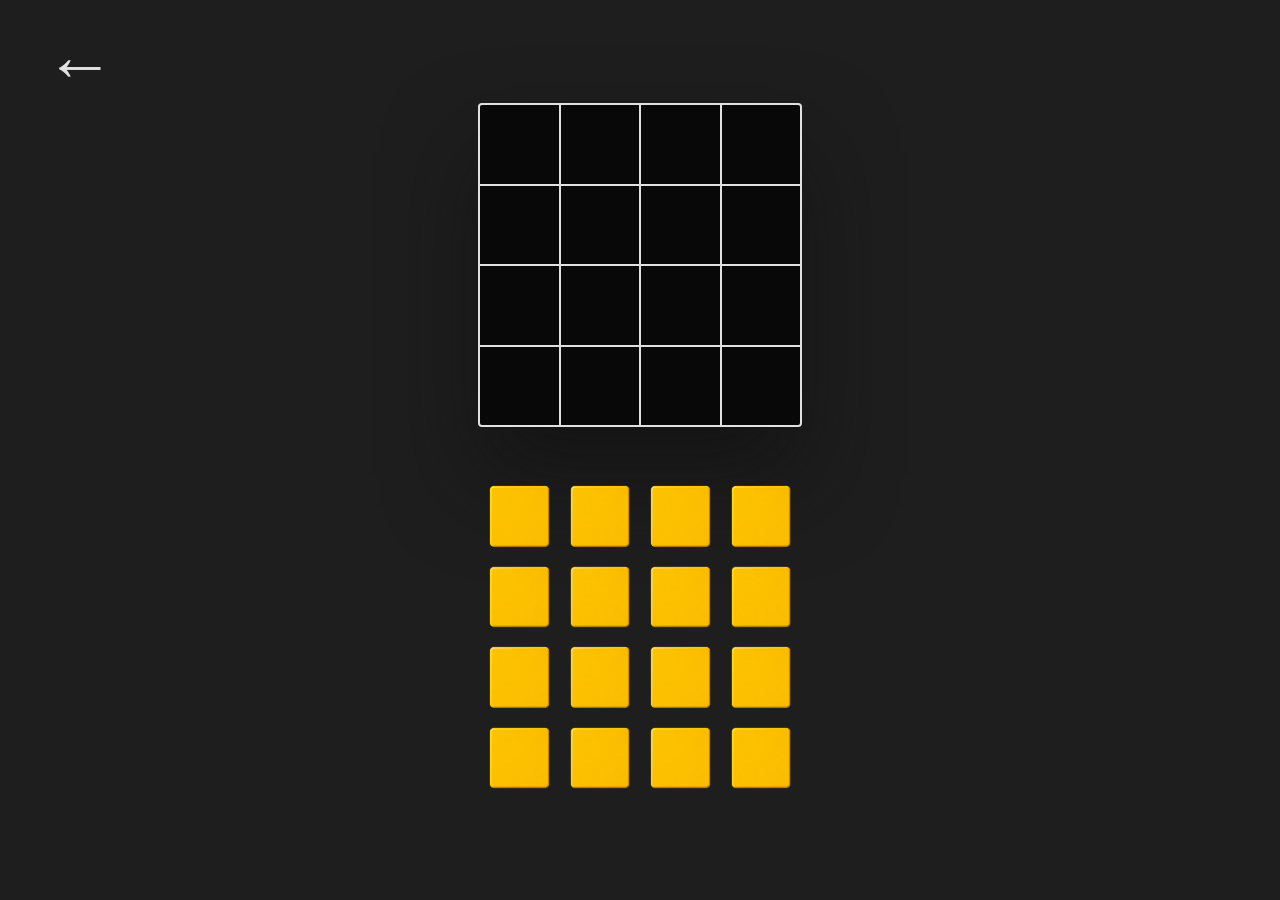
==== cuadriculaamarilla.html @ cbca9720 "Avance 3 15/06/26 Mini juegos" ====
<!DOCTYPE html>
<html lang="es">
<head>
    <meta charset="UTF-8">
    <meta name="viewport" content="width=device-width, initial-scale=1.0">
    <title>Cuadrícula 4x4</title>
    <link rel="stylesheet" href="style.css">
</head>
<body>

<a href="tablero.html" class="back-arrow">
      ←
</a>


    <div class="cuadricula-4x4">
        <div class="cuadro"></div>
        <div class="cuadro"></div>
        <div class="cuadro"></div>
        <div class="cuadro"></div>

        <div class="cuadro"></div>
        <div class="cuadro"></div>
        <div class="cuadro"></div>
        <div class="cuadro"></div>

        <div class="cuadro"></div>
        <div class="cuadro"></div>
        <div class="cuadro"></div>
        <div class="cuadro"></div>

        <div class="cuadro"></div>
        <div class="cuadro"></div>
        <div class="cuadro"></div>
        <div class="cuadro"></div>
    </div>



<div class="cuadroscuadricula">
    <img src="img/cuadro amarillo.png" class="Cuadrorojo1" alt="">
     <img src="img/cuadro amarillo.png" class="Cuadrorojo2" alt="">
      <img src="img/cuadro amarillo.png" class="Cuadrorojo3" alt="">
       <img src="img/cuadro amarillo.png" class="Cuadrorojo4" alt="">
        <img src="img/cuadro amarillo.png" class="Cuadrorojo5" alt="">
         <img src="img/cuadro amarillo.png" class="Cuadrorojo6" alt="">
          <img src="img/cuadro amarillo.png" class="Cuadrorojo7" alt="">
           <img src="img/cuadro amarillo.png" class="Cuadrorojo8" alt="">
           <img src="img/cuadro amarillo.png" class="Cuadrorojo9" alt="">
           <img src="img/cuadro amarillo.png" class="Cuadrorojo10" alt="">
           <img src="img/cuadro amarillo.png" class="Cuadrorojo11" alt="">
           <img src="img/cuadro amarillo.png" class="Cuadrorojo12" alt="">
           <img src="img/cuadro amarillo.png" class="Cuadrorojo13" alt="">
           <img src="img/cuadro amarillo.png" class="Cuadrorojo14" alt="">
           <img src="img/cuadro amarillo.png" class="Cuadrorojo15" alt="">
           <img src="img/cuadro amarillo.png" class="Cuadrorojo16" alt="">
        </div>


<script src="script.js"></script>
</body>
</html>
---- style.css ----
/* ==========================================================================
   1. CONFIGURACIONES GENERALES Y FUENTES
   ========================================================================== */
@font-face {
    font-family: "Louis George Cafe";
    src: url("../fonts/LouisGeorgeCafe.ttf");
}

html {
    scroll-behavior: smooth;
}

body {
    margin: 0;
    min-height: 100vh;      
    display: flex;
    flex-direction: column;  
    text-align: center; 
    background: #1e1e1e;
   overflow-x: clip;
}


h2 {
    font-family: inlanders;
    font-size: 60px;
    color: white;
    margin-top: 80px; 
    letter-spacing: 4px;
}

/* ==========================================================================
   2. TEXTOS Y ANIMACIONES DE PÁRRAFO
   ========================================================================== */
/* ==========================================================================
   PÁRRAFOS CON REVEAL EN SCROLL
   ========================================================================== */
p { 
    font-family: "Louis George Cafe";
    font-size: 18px;
    color: #e1e1e1;               
    line-height: 1.6; 
    margin: 40px auto 80px auto; 
    text-align: center;      
    max-width: 800px;      
    padding: 0 30px;
    
    /* 💡 ESTADO INICIAL: Oculto y 20px abajo */
    opacity: 0;
    transform: translateY(20px);
    /* Transición suave para la opacidad y el movimiento */
    transition: opacity 0.8s ease, transform 0.8s ease;   
}

/* 💡 ESTADO ACTIVO: Se activa mediante JS cuando entra en pantalla */
p.visible {
    opacity: 1;
    transform: translateY(0);
}



/* ==========================================================================
   3. ESTRUCTURA DE PANTALLAS Y NAVEGACIÓN
   ========================================================================== */
.screen {
    display: none;
}

.screen.active {
    display: block;
}

#inicio {
    min-height: 300vh;
    background: #1e1e1e;
    background-image:
        linear-gradient(rgba(255,255,255,.12) 1px, transparent 1px),
        linear-gradient(90deg, rgba(255,255,255,.12) 1px, transparent 1px);
    background-size: 100px 100px;
    display: flex;
    justify-content: flex-end;
    align-items: center;
    flex-direction: column;
    width: 100vw;
    height: 100vh;
}

/* ==========================================================================
   4. BOTONES Y COMPONENTES INTERACTIVOS
   ========================================================================== */
.buttons-group {
    display: flex;
    flex-direction: row; 
    gap: 30px;          
    margin-bottom: 120px; 
    z-index: 20;    
    
         
}

.buttons-group1 {
    padding: 20px 60px;
    border-radius: 25px;
    background: #1e1e1e;
    color: white;
    font-size: 13;
    letter-spacing: 4px;
    font-family: "Louis George Cafe", sans-serif;
    cursor: pointer;
    transition: .3s;
    text-decoration: none;
}

.discover-btn {
    padding: 20px 60px;
    border: 2px solid white;
    border-radius: 25px;
    background: #1e1e1e;
    color: white;
    font-size: 18px;
    letter-spacing: 4px;
    font-family: "Louis George Cafe", sans-serif;
    cursor: pointer;
    transition: .3s;
    text-decoration: none;
    margin-bottom: 0px !important;
}

.discover-btn:hover {
    background: white;
    color: black;
}

.discover-btn-2:hover {
    background-color: #1e1e1e;
    color: white;
}

.back-arrow {
    position: fixed;
    top: 30px;
    left: 45px;
    text-decoration: none;
    color: #e1e1e1;
    font-size: 70px;
    font-weight: bold;
    line-height: 1;
    transition: transform 0.25s ease;
    cursor: pointer;
    z-index: 1000;
}

.back-arrow:hover {
    transform: scale(1.15);
}

.espaciador-inferior {
    display: block;
    width: 100%;
    height: 300px; 
    pointer-events: none; 
}

/* ==========================================================================
   5. IMÁGENES Y CAPAS VISUALES (PARALLAX COORDENADAS)
   ========================================================================== */
.cuadri {
    width: 1100px;
    height: 200px;
    position: absolute;
    top: 200px;
    /* 👇 Esto centra la caja absoluta en la pantalla sin tocar el 'transform' */
    left: 0;
    right: 0;
    margin: 0 auto; 
    
    /* 👇 Esto asegura que el texto del H1 también se centre dentro de sus 1100px */
    text-align: center; 
    
    z-index: 1;
}
.img-01  { width: 450px; height: 650px; transform: rotate(45deg); position: absolute; top: 400px; left: 200px; z-index: 10; }
.img-02  { width: 450px; height: 650px; transform: rotate(-45deg); position: absolute; top: 500px; left: 800px; z-index: 10; }
.img-03  { width: 300px; height: 450px; transform: rotate(80deg); position: absolute; top: 200px; left: 900px; z-index: 10; }
.img-04  { width: 200px; height: 300px; transform: rotate(-65deg); position: absolute; top: 35px; left: 300px; z-index: 10; }

.img-001 { width: 350px; height: 450px; transform: rotate(150deg); position: absolute; top: 1500px; left: 200px; z-index: 10; }
.img-002 { width: 250px; height: 350px; transform: rotate(60deg); z-index: 10; }
.img-003 { width: 250px; height: 250px; transform: rotate(80deg); z-index: 10; }
.img-004 { width: 250px; height: 350px; transform: rotate(45deg); z-index: 10; }

.img-002-1 { width: 300px; height: 450px; transform: rotate(80deg); position: absolute; top: 1500px; left: 900px; z-index: 10; }
.img-003-1 { width: 300px; height: 450px; transform: rotate(80deg); position: absolute; top: 1500px; left: 500px; z-index: 10; }
.img-001-1 { width: 300px; height: 450px; transform: rotate(80deg); position: absolute; top: 1400px; left: 700px; z-index: 10; }
.img-004-1 { width: 300px; height: 450px; transform: rotate(80deg); position: absolute; top: 1400px; left: 300px; z-index: 10; }
.img-003-2 { width: 300px; height: 450px; transform: rotate(80deg); position: absolute; top: 1400px; left: 900px; z-index: 10; }

.img-01, .img-02, .img-03, .img-04, .img-001, .img-002, .img-003, .img-004,
.img-001-1, .img-002-1, .img-003-1, .img-004-1, .img-003-2 {
    will-change: transform;
    transition: transform 0.08s linear;
}

/* --- Animaciones e Interacción en Fichas --- */
.img-01, .img-02, .img-03, .img-04 {
    cursor: pointer !important;
    animation: pulsoEsperaSeguro 2s ease-in-out infinite !important;
    transition: filter 0.3s ease, opacity 0.3s ease !important;
}

.img-01:hover, .img-02:hover, .img-03:hover, .img-04:hover {
    filter: brightness(1.2) !important;
    opacity: 1 !important;
}

@keyframes pulsoEsperaSeguro {
    0%, 100% { 
        opacity: 0.9;
        filter: brightness(0.85) contrast(1);
    }
    50% { 
        opacity: 1;
        filter: brightness(1.15) contrast(1.05);
    } 
}

/* ==========================================================================
   6. SECCIÓN DE GIFS COMPONENTES
   ========================================================================== */
.galeria-gifs {
    display: flex !important;
    flex-direction: row !important; 
    justify-content: center !important; 
    gap: 50px !important; 
    width: 90% !important;
    max-width: 1000px !important; 
    margin: 20px auto 40px auto !important; 
}

.gif-container {
    display: block !important;
    max-width: 600px !important;     
    margin: 20px auto 40px auto !important; 
    padding: 15px !important;               
    background-color: #0a0a0a !important;   
    border-radius: 20px !important;         
    overflow: hidden !important;            
    box-shadow: 0 12px 32px rgba(0, 0, 0, 0.5) !important;
}

.gif-container .gif-media {
    display: block !important;
    width: 100% !important;
    height: 300px !important; 
    object-fit: cover !important; 
    border-radius: 12px !important; 
    filter: brightness(0.6) contrast(1.05) !important; 
    transition: filter 0.4s ease !important; 
}

.gif-container:hover .gif-media {
    filter: brightness(1) !important;
}

.galeria-gifs.fila-dos .gif-container {
    flex: 0 1 calc(33.333% - 14px) !important;
    max-width: calc(33.333% - 14px) !important;
    margin-left: 0 !important;
    margin-right: 0 !important;
}

/* ==========================================================================
   7. TABLERO GENERAL (PROPIEDADES DE JUEGO)
   ========================================================================== */
.body2 {
    margin: 0;
    padding: 0;
    width: 100vw;              
    height: 100vh;             
    background-color: #1a1a1a; 
    position: fixed;
    top: 0;
    left: 0;
    z-index: 1;                
    display: flex;
    justify-content: center;   
    align-items: center;       
    overflow: hidden;          
}

.tablero {
    display: grid;
    grid-template-columns: repeat(11, 50px); 
    grid-template-rows: repeat(11, 50px);    
    background-color: #1e1e1e;
    padding: 20px;
    border-radius: 4px;
    box-shadow: 0 10px 30px rgba(0, 0, 0, 0.5); 
}

.casilla {
    border: 1px solid rgba(255, 255, 255, 0.25); 
    box-sizing: border-box;
}

.esquina {
    z-index: 2;
    transition: transform 0.25s cubic-bezier(0.25, 1, 0.5, 1), box-shadow 0.25s ease;
    cursor: pointer;
    width: 70px;         
    height: 70px;
    border-radius: 8px; 
}

.esquina:hover {
    transform: scale(1.15); 
    box-shadow: 0 8px 20px rgba(0, 0, 0, 0.7); 
    z-index: 3; 
}

/* --- Posiciones Individuales de Esquinas --- */
.esquina-amarilla { grid-column: 1 !important; grid-row: 1 !important; background-color: #efc300 !important; margin: -20px; }
.esquina-roja     { grid-column: 11 !important; grid-row: 1 !important; background-color:  #aa4d3c !important; transform: translate(0px, -20px); }
.esquina-azul     { grid-column: 11 !important; grid-row: 11 !important; background-color: #273584 !important; transform: translate(0px, 0px); }
.esquina-verde    { grid-column: 1 !important; grid-row: 11 !important; background-color: #74aa9f  !important; transform: translate(-20px, 0px); }

/* --- Paleta de Muestras del Camino --- */
.amarillo { background-color: #efc300; }
.rojo     { background-color: #aa4d3c; }
.celeste  { background-color: #74aa9f ; }
.azul     { background-color: #273584 ; }

/* ==========================================================================
   8. MATRICES INTERNAS CENTRALES
   ========================================================================== */
.centro-amarillo { grid-column: 2 / 6; grid-row: 2 / 6; }
.centro-roja     { grid-column: 7 / 11; grid-row: 2 / 6; }
.centro-verde    { grid-column: 2 / 6; grid-row: 7 / 11; }
.centro-azul     { grid-column: 7 / 11; grid-row: 7 / 11; }

.zona-centro {
    display: flex;
    justify-content: center;
    align-items: center;
    box-sizing: border-box;
    pointer-events: none; 
}

.matriz-interna {
    display: none; 
    width: 170px;  
    height: 170px;
    background-color: #e0e0e0; 
    padding: 8px;
    border-radius: 12px;
    box-shadow: 0 10px 25px rgba(0, 0, 0, 0.5);
    grid-template-columns: repeat(4, 1fr);
    grid-template-rows: repeat(4, 1fr);
    gap: 4px;
    box-sizing: border-box;
}

.mini-casilla {
    background-color: #ffffff; 
    border-radius: 4px;
}

.mini-casilla.activo-amarillo { background-color: #efc300 !important; }
.mini-casilla.activo-rojo     { background-color: #aa4d3c !important; }
.mini-casilla.activo-azul     { background-color: #273584 !important; }
.mini-casilla.activo-verde    { background-color: #74aa9f !important; }

.mostrar-matriz {
    display: grid !important;
}

/* --- Mapeo de Filas y Columnas de Redirección --- */
.fila-superior     { grid-column: 2 / 11; grid-row: 1; display: grid; grid-template-columns: repeat(9, 1fr); }
.fila-medio        { grid-column: 2 / 11; grid-row: 6; display: grid; grid-template-columns: repeat(9, 1fr); }
.fila-inferior     { grid-column: 2 / 11; grid-row: 11; display: grid; grid-template-columns: repeat(9, 1fr); }
.columna-izquierda { grid-column: 1; grid-row: 2 / 11; display: grid; grid-template-rows: repeat(9, 1fr); }
.columna-medio     { grid-column: 6; grid-row: 2 / 11; display: grid; grid-template-rows: repeat(9, 1fr); }
.columna-derecha   { grid-column: 11; grid-row: 2 / 11; display: grid; grid-template-rows: repeat(9, 1fr); }

/* ==========================================================================
   9. SECCIÓN FINAL O FOOTER
   ========================================================================== */
.seccion-final {
    width: 100%;
    height: 400px; 
    background-color: #e1e1e1;
    margin-top: 90px; 
}







/* ==========================================================================
   1. ESTILOS GENERALES
   ========================================================================== */
body {
    font-family: "Louis George Cafe";
    background-color: #1e1e1e;
    margin: 0;
    display: flex;
    justify-content: center;
    align-items: center;
    min-height: 100vh;
     place-content: center;
}

.galeria-wrapper {
    display: flex;
    align-items: center;
    gap: 30px;
    max-width: 950px;
    width: 100%;
    padding: 20px;
    box-sizing: border-box;
}

/* ==========================================================================
   2. CONTENEDOR DE LA GALERÍA e IMÁGENES
   ========================================================================== */
.carrusel-contenedor {
    position: relative;
    width: 100%;
    height: 520px; /* Alto general del carrusel */
    overflow: hidden;
    background-color: #e1e1e1;
    border-radius: 12px;
    box-shadow: 0 8px 24px rgba(0, 0, 0, 0.08);
}

.slide {
    position: absolute;
    top: 0;
    left: 0;
    width: 100%;
    height: 100%;
    opacity: 0;
    transition: opacity 0.5s ease-in-out;
    display: flex;
    flex-direction: column;
    pointer-events: none;
    
}

.slide.active {
    opacity: 1;
    pointer-events: auto;
}

.slide img {
    width: 85%;          /* <--- Cambia el 100% por un porcentaje menor */
    height: 75%;         /* <--- Reduce el alto interno de la foto */
    margin: 15px auto 0; /* <--- Centra la imagen y le da espacio arriba */
    object-fit: contain; /* <--- Cambiar a 'contain' ayuda a que no se deforme al achicarla */
}

/* Pie de página de letra 18 */
.pie-pagina {
    font-size: 18px; 
    color: #1e1e1e;
    text-align: center;
    margin: 0;
    padding: 20px 15px;
    background-color: #e1e1e1;
    height: 18%;
    box-sizing: border-box;
    font-weight: 500;
    
}

.p3{font-size: 18px; 
    color: #1e1e1e;
    font-family: "Louis George Cafe";
    text-align: center;
    margin: 0;
    padding: 20px 15px;


}

/* ==========================================================================
   3. BOTONES DE CONTROL (Círculo y Rombo)
   ========================================================================== */
.btn-control {
    background-color: #e1e1e1;
    
    border: none;
    cursor: pointer;
    display: flex;
    align-items: center;
    justify-content: center;
    transition: background-color 0.3s, transform 0.2s;
    flex-shrink: 0;
    box-shadow: 0 4px 12px rgba(0,0,0,0.15);
}



.btn-control:active {
    transform: scale(0.95);
}

/* Extremo izquierdo: Círculo */
.btn-circulo {
    width: 50px;
    height: 50px;
    border-radius: 50%;
}

/* Extremo derecho: Rombo */
.btn-rombo {
    width: 44px;
    height: 44px;
    transform: rotate(45deg);
    margin-right: 6px;
}

.flecha {
    font-size: 20px;
    user-select: none;
}

/* Corrige la rotación interna para la flecha del rombo */
.flecha-derecha {
    transform: rotate(-45deg);
}


/* ==========================================================================
   2. ESTRUCTURA DE LA CUADRÍCULA (4x4)
   ========================================================================== */


:root {
    --bg-cuadro: #080808;
    --linea: #e1e1e1;
}


/* ==========================================================================
   CENTRADO GLOBAL (Asegura que todo quede en medio de la pantalla)
   ========================================================================== */
body {
    margin: 0;
    min-height: 100vh;
    display: flex;
    flex-direction: column;
    align-items: center;
    justify-content: center;
}

/* ==========================================================================
   CUADRÍCULA PRINCIPAL
   ========================================================================== */
/* CUADRÍCULA PRINCIPAL (CORREGIDA Y CONGELADA) */
.cuadricula-4x4 {
    display: grid;
    /* 💡 CAMBIO: minmax(0, 1fr) evita que las columnas se estiren por el tamaño de la imagen */
    grid-template-columns: repeat(4, minmax(0, 1fr));
    /* 💡 NUEVO: Define y congela las filas para que midan siempre lo mismo, con o sin imagen */
    grid-template-rows: repeat(4, minmax(0, 1fr));
    
    gap: 2px;
    width: 320px;
    aspect-ratio: 1; /* Mantiene la proporción cuadrada automáticamente */
    background-color: var(--linea);
    border: 2px solid var(--linea);
    box-shadow: 0 50px 90px rgba(15, 15, 15, 0.65);
    border-radius: 4px;
    overflow: hidden;
}


.cuadricula-4x4, .cuadroscuadricula {
    transition: opacity 1s ease; /* Duración del desvanecido: 1 segundo */
    opacity: 1;
}

.fading {
    opacity: 0 !important;
}


.cuadro {
    background-color: var(--bg-cuadro);
}

/* ==========================================================================
   SECCIÓN DE IMÁGENES
   ========================================================================== */
.cuadroscuadricula {
    display: grid;
    grid-template-columns: repeat(4, 1fr); /* Organiza las 8 imágenes en 2 filas de 4 */
    gap: 2px;                              /* Mismo espacio entre cuadros que el anterior */
    width: 320px;   
    margin-top: 50px;                      /* Espacio de separación con la cuadrícula de arriba */
}

/* 💡 CORREGIDO: Aplica el estilo si están en la barra inferior O dentro del tablero */
.cuadroscuadricula img, .cuadro img {
    width: 100%;                           /* Ocupa el espacio exacto de su celda grid */
    aspect-ratio: 1;                       /* Fuerza a que sean completamente cuadradas */
    object-fit: cover;                     /* Evita que las imágenes se estiren o deformen */
    display: block;                        /* Elimina espacios rebeldes de las imágenes en línea */
    cursor: grab;                          /* Cambia el cursor a la mano para arrastrar */
}



/* ==========================================================================
VIDEOS
   ========================================================================== */

.Video {
    width: 100%;
    max-width: 700px;        /* Controla el ancho máximo */
    aspect-ratio: 16 / 9;    /* Mantiene la proporción clásica de video */
    display: block;
    margin: 20px auto;       /* Lo centra en la página */
    border-radius: 12px;     /* Bordes redondeados modernos */
    box-shadow: 0 10px 30px rgba(0, 0, 0, 0.3); /* Sombra suave */
    object-fit: cover;       /* Evita barras negras si las proporciones varían */
    transition: transform 0.3s ease;
}

.Video:hover {
    transform: scale(1.02);
}

.video-container {
    display: block !important;
    max-width: 600px !important;     
    margin: 20px auto 40px auto !important; 
    padding: 15px !important;               
    background-color: #0a0a0a !important;   
    border-radius: 20px !important;         
    overflow: hidden !important;            
    box-shadow: 0 12px 32px rgba(0, 0, 0, 0.5) !important;
}
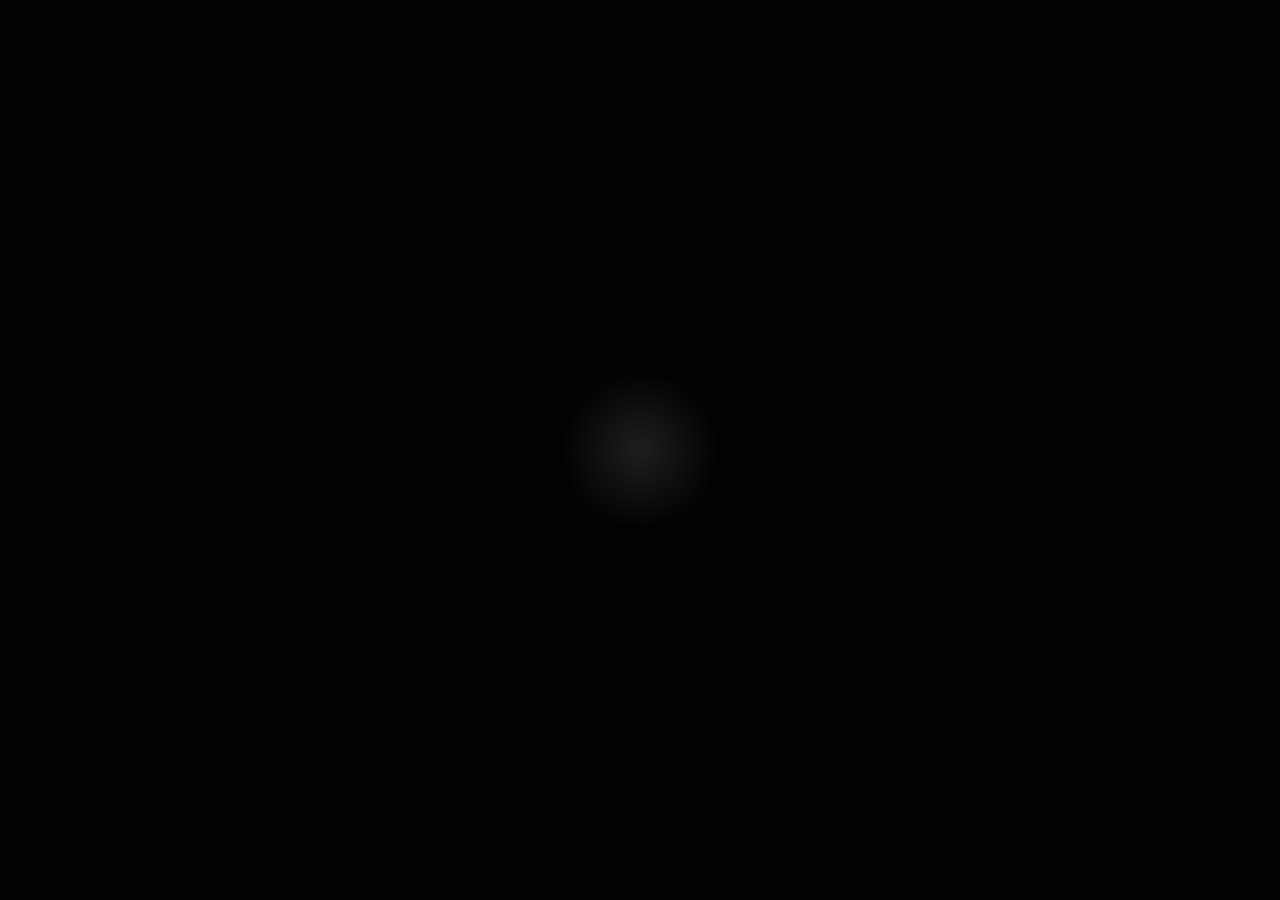
==== commit a8bab0bd: "Avance 18 Junio 26 Mejoras en Minijuegos, Tablero y Secciones de color." ====
--- a/cuadriculaamarilla.html
+++ b/cuadriculaamarilla.html
@@ -3,60 +3,19 @@
 <head>
     <meta charset="UTF-8">
     <meta name="viewport" content="width=device-width, initial-scale=1.0">
-    <title>Cuadrícula 4x4</title>
+    <title>Minijuego - Linterna Amarilla</title>
     <link rel="stylesheet" href="style.css">
 </head>
-<body>
+<body class="escenario-juego juego-amarillo">
 
-<a href="tablero.html" class="back-arrow">
-      ←
-</a>
+    <button id="boton-regresar-tablero" style="display: none;">←</button>
+
+    <div id="mensaje-oculto-final" style="display: none;">Revelando lo oculto</div>
+
+    <div class="linterna-oscuridad" id="capa-negra"></div>
+    <div class="cuadricula-oculta" id="tablero-rejilla"></div>
 
 
-    <div class="cuadricula-4x4">
-        <div class="cuadro"></div>
-        <div class="cuadro"></div>
-        <div class="cuadro"></div>
-        <div class="cuadro"></div>
-
-        <div class="cuadro"></div>
-        <div class="cuadro"></div>
-        <div class="cuadro"></div>
-        <div class="cuadro"></div>
-
-        <div class="cuadro"></div>
-        <div class="cuadro"></div>
-        <div class="cuadro"></div>
-        <div class="cuadro"></div>
-
-        <div class="cuadro"></div>
-        <div class="cuadro"></div>
-        <div class="cuadro"></div>
-        <div class="cuadro"></div>
-    </div>
-
-
-
-<div class="cuadroscuadricula">
-    <img src="img/cuadro amarillo.png" class="Cuadrorojo1" alt="">
-     <img src="img/cuadro amarillo.png" class="Cuadrorojo2" alt="">
-      <img src="img/cuadro amarillo.png" class="Cuadrorojo3" alt="">
-       <img src="img/cuadro amarillo.png" class="Cuadrorojo4" alt="">
-        <img src="img/cuadro amarillo.png" class="Cuadrorojo5" alt="">
-         <img src="img/cuadro amarillo.png" class="Cuadrorojo6" alt="">
-          <img src="img/cuadro amarillo.png" class="Cuadrorojo7" alt="">
-           <img src="img/cuadro amarillo.png" class="Cuadrorojo8" alt="">
-           <img src="img/cuadro amarillo.png" class="Cuadrorojo9" alt="">
-           <img src="img/cuadro amarillo.png" class="Cuadrorojo10" alt="">
-           <img src="img/cuadro amarillo.png" class="Cuadrorojo11" alt="">
-           <img src="img/cuadro amarillo.png" class="Cuadrorojo12" alt="">
-           <img src="img/cuadro amarillo.png" class="Cuadrorojo13" alt="">
-           <img src="img/cuadro amarillo.png" class="Cuadrorojo14" alt="">
-           <img src="img/cuadro amarillo.png" class="Cuadrorojo15" alt="">
-           <img src="img/cuadro amarillo.png" class="Cuadrorojo16" alt="">
-        </div>
-
-
-<script src="script.js"></script>
+    <script src="scriptamarillo.js"></script>
 </body>
 </html>
--- a/style.css
+++ b/style.css
@@ -10,16 +10,29 @@
     scroll-behavior: smooth;
 }
 
+/* Limpieza total y única del body */
 body {
     margin: 0;
-    min-height: 100vh;      
-    display: flex;
-    flex-direction: column;  
-    text-align: center; 
+    padding: 0;
+    min-height: 100vh;
+    display: flex;
+    flex-direction: column;
+    align-items: center;         /* Centra el wrapper principal */
+    justify-content: flex-start; /* Permite que la página crezca de arriba a abajo */
     background: #1e1e1e;
-   overflow-x: clip;
-}
-
+    overflow-x: hidden;
+    font-family: "Louis George Cafe", sans-serif;
+}
+
+/* Contenedor que agrupa todo para mantener el ancho máximo controlado */
+.main-wrapper {
+    width: 100%;
+    max-width: 1200px;
+    display: flex;
+    flex-direction: column;
+    align-items: center;
+    margin: 0 auto;
+}
 
 h2 {
     font-family: inlanders;
@@ -29,11 +42,20 @@
     letter-spacing: 4px;
 }
 
+/* El título H3 que pediste estrictamente a la izquierda */
+h3 {
+    font-family: inlanders;
+    font-size: 60px;
+    color: white;
+    margin-top: 80px; 
+    letter-spacing: 4px;
+    text-align: left !important;  /* Forzado a la izquierda */
+    width: 100%;                  /* Ocupa todo el ancho para poder alinearse */
+    box-sizing: border-box;
+}
+
 /* ==========================================================================
    2. TEXTOS Y ANIMACIONES DE PÁRRAFO
-   ========================================================================== */
-/* ==========================================================================
-   PÁRRAFOS CON REVEAL EN SCROLL
    ========================================================================== */
 p { 
     font-family: "Louis George Cafe";
@@ -44,21 +66,15 @@
     text-align: center;      
     max-width: 800px;      
     padding: 0 30px;
-    
-    /* 💡 ESTADO INICIAL: Oculto y 20px abajo */
     opacity: 0;
     transform: translateY(20px);
-    /* Transición suave para la opacidad y el movimiento */
     transition: opacity 0.8s ease, transform 0.8s ease;   
 }
 
-/* 💡 ESTADO ACTIVO: Se activa mediante JS cuando entra en pantalla */
 p.visible {
     opacity: 1;
     transform: translateY(0);
 }
-
-
 
 /* ==========================================================================
    3. ESTRUCTURA DE PANTALLAS Y NAVEGACIÓN
@@ -91,56 +107,69 @@
    ========================================================================== */
 .buttons-group {
     display: flex;
-    flex-direction: row; 
-    gap: 30px;          
+    flex-direction: column;
+    gap: 12px;                  /* Distancia menor entre ellos (antes 30px) */
     margin-bottom: 120px; 
-    z-index: 20;    
-    
-         
+    width: 160px;               /* Ancho fijo del contenedor */
+    position: absolute;
+    right: 40px;                /* Se queda en su posición original a la derecha */
+    z-index: 20;               
 }
 
 .buttons-group1 {
-    padding: 20px 60px;
+    padding: 5px 10px;
     border-radius: 25px;
     background: #1e1e1e;
     color: white;
-    font-size: 13;
+    font-size: 10px;
     letter-spacing: 4px;
     font-family: "Louis George Cafe", sans-serif;
     cursor: pointer;
     transition: .3s;
     text-decoration: none;
+    display: inline-flex;       
+    align-items: center;        
+    justify-content: center;    
+    text-align: center;         
 }
 
 .discover-btn {
-    padding: 20px 60px;
-    border: 2px solid white;
+    /* 🟢 AQUÍ ESTÁ EL CAMBIO CLAVE */
+    width: 130px !important;    /* Fuerza el ancho exacto de 'MATERIALIDAD' a todos por igual */
+    max-width: 160px !important;/* Evita estrictamente que se estiren por el ancho de la pantalla */
+    box-sizing: border-box !important; /* Mantiene el padding dentro de los 160px */
+    
+    padding: 8px 12px;          
+    border: 2px solid #e1e1e1;
     border-radius: 25px;
     background: #1e1e1e;
-    color: white;
-    font-size: 18px;
-    letter-spacing: 4px;
+    color: #e1e1e1;
+    font-size: 12px;            /* Letra más pequeña para no interferir */
+    letter-spacing: 2px;        
     font-family: "Louis George Cafe", sans-serif;
     cursor: pointer;
     transition: .3s;
     text-decoration: none;
-    margin-bottom: 0px !important;
+    display: inline-flex;       
+    align-items: center;        
+    justify-content: center;    
+    text-align: center;         
 }
 
 .discover-btn:hover {
-    background: white;
+    background: #e1e1e1;
     color: black;
 }
 
 .discover-btn-2:hover {
     background-color: #1e1e1e;
-    color: white;
+    color: #e1e1e1;
 }
 
 .back-arrow {
     position: fixed;
-    top: 30px;
-    left: 45px;
+    top: 80px;
+    left: 55px;
     text-decoration: none;
     color: #e1e1e1;
     font-size: 70px;
@@ -170,39 +199,39 @@
     height: 200px;
     position: absolute;
     top: 200px;
-    /* 👇 Esto centra la caja absoluta en la pantalla sin tocar el 'transform' */
     left: 0;
     right: 0;
     margin: 0 auto; 
-    
-    /* 👇 Esto asegura que el texto del H1 también se centre dentro de sus 1100px */
     text-align: center; 
-    
     z-index: 1;
 }
-.img-01  { width: 450px; height: 650px; transform: rotate(45deg); position: absolute; top: 400px; left: 200px; z-index: 10; }
-.img-02  { width: 450px; height: 650px; transform: rotate(-45deg); position: absolute; top: 500px; left: 800px; z-index: 10; }
-.img-03  { width: 300px; height: 450px; transform: rotate(80deg); position: absolute; top: 200px; left: 900px; z-index: 10; }
-.img-04  { width: 200px; height: 300px; transform: rotate(-65deg); position: absolute; top: 35px; left: 300px; z-index: 10; }
-
-.img-001 { width: 350px; height: 450px; transform: rotate(150deg); position: absolute; top: 1500px; left: 200px; z-index: 10; }
-.img-002 { width: 250px; height: 350px; transform: rotate(60deg); z-index: 10; }
-.img-003 { width: 250px; height: 250px; transform: rotate(80deg); z-index: 10; }
-.img-004 { width: 250px; height: 350px; transform: rotate(45deg); z-index: 10; }
-
-.img-002-1 { width: 300px; height: 450px; transform: rotate(80deg); position: absolute; top: 1500px; left: 900px; z-index: 10; }
-.img-003-1 { width: 300px; height: 450px; transform: rotate(80deg); position: absolute; top: 1500px; left: 500px; z-index: 10; }
-.img-001-1 { width: 300px; height: 450px; transform: rotate(80deg); position: absolute; top: 1400px; left: 700px; z-index: 10; }
-.img-004-1 { width: 300px; height: 450px; transform: rotate(80deg); position: absolute; top: 1400px; left: 300px; z-index: 10; }
-.img-003-2 { width: 300px; height: 450px; transform: rotate(80deg); position: absolute; top: 1400px; left: 900px; z-index: 10; }
-
-.img-01, .img-02, .img-03, .img-04, .img-001, .img-002, .img-003, .img-004,
+
+.img-01, .img-02, .img-03, .img-04, 
+.img-001, .img-002, .img-003, .img-004,
 .img-001-1, .img-002-1, .img-003-1, .img-004-1, .img-003-2 {
+    position: absolute;
+    z-index: 10;
+    left: 50%;
     will-change: transform;
     transition: transform 0.08s linear;
 }
 
-/* --- Animaciones e Interacción en Fichas --- */
+.img-01 { width: 450px; height: 650px; top: 400px; margin-left: -500px; transform: rotate(45deg); }
+.img-02 { width: 450px; height: 650px; top: 500px; margin-left: 100px;  transform: rotate(-45deg); }
+.img-03 { width: 300px; height: 450px; top: 200px; margin-left: 200px;  transform: rotate(80deg); }
+.img-04 { width: 200px; height: 300px; top: 35px;  margin-left: -400px; transform: rotate(-65deg); }
+
+.img-004-1 { width: 300px; height: 450px; top: 1400px; margin-left: -400px; transform: rotate(80deg); }
+.img-001-1 { width: 300px; height: 450px; top: 1400px; margin-left: 0px;    transform: rotate(80deg); }
+.img-003-2 { width: 300px; height: 450px; top: 1400px; margin-left: 200px;  transform: rotate(80deg); }
+
+.img-002   { width: 250px; height: 350px; top: 1450px; margin-left: -200px; transform: rotate(60deg); }
+.img-004   { width: 250px; height: 350px; top: 1480px; margin-left: 150px;  transform: rotate(45deg); }
+.img-001   { width: 350px; height: 450px; top: 1500px; margin-left: -500px; transform: rotate(150deg); }
+.img-003-1 { width: 300px; height: 450px; top: 1500px; margin-left: -200px; transform: rotate(80deg); }
+.img-002-1 { width: 300px; height: 450px; top: 1500px; margin-left: 200px;  transform: rotate(80deg); }
+.img-003   { width: 250px; height: 250px; top: 1550px; margin-left: -50px;  transform: rotate(80deg); }
+
 .img-01, .img-02, .img-03, .img-04 {
     cursor: pointer !important;
     animation: pulsoEsperaSeguro 2s ease-in-out infinite !important;
@@ -215,67 +244,123 @@
 }
 
 @keyframes pulsoEsperaSeguro {
-    0%, 100% { 
-        opacity: 0.9;
-        filter: brightness(0.85) contrast(1);
-    }
-    50% { 
-        opacity: 1;
-        filter: brightness(1.15) contrast(1.05);
-    } 
+    0%, 100% { opacity: 0.9; filter: brightness(0.85) contrast(1); }
+    50% { opacity: 1; filter: brightness(1.15) contrast(1.05); } 
 }
 
 /* ==========================================================================
    6. SECCIÓN DE GIFS COMPONENTES
    ========================================================================== */
-.galeria-gifs {
+/* ==========================================================
+   PRIMERA GALERÍA (SOLO sección CUADRICULANDO)
+   ========================================================== */
+
+/* fila principal */
+#info .galeria-gifs{
     display: flex !important;
-    flex-direction: row !important; 
-    justify-content: center !important; 
-    gap: 50px !important; 
-    width: 90% !important;
-    max-width: 1000px !important; 
-    margin: 20px auto 40px auto !important; 
-}
-
-.gif-container {
+    flex-direction: row !important;
+    justify-content: center !important;
+    gap: 35px !important;
+    width: 95% !important;
+    max-width: 1600px !important;
+    margin: 20px auto 40px auto !important;
+}
+
+/* cajas negras */
+#info .gif-container{
     display: block !important;
-    max-width: 600px !important;     
-    margin: 20px auto 40px auto !important; 
-    padding: 15px !important;               
-    background-color: #0a0a0a !important;   
-    border-radius: 20px !important;         
-    overflow: hidden !important;            
-    box-shadow: 0 12px 32px rgba(0, 0, 0, 0.5) !important;
-}
-
-.gif-container .gif-media {
+    width: 800px !important;          /* agranda los 3 */
+    padding: 15px !important;
+    margin: 0 !important;
+
+    background-color: #0a0a0a !important;
+    border-radius: 20px !important;
+    overflow: hidden !important;
+    box-shadow: 0 12px 32px rgba(0,0,0,.5) !important;
+}
+
+/* gif interno */
+#info .gif-media{
     display: block !important;
     width: 100% !important;
-    height: 300px !important; 
-    object-fit: cover !important; 
-    border-radius: 12px !important; 
-    filter: brightness(0.6) contrast(1.05) !important; 
-    transition: filter 0.4s ease !important; 
-}
-
-.gif-container:hover .gif-media {
+    height: 400px !important;          /* todos mismo tamaño */
+    object-fit: cover !important;
+
+    border-radius: 12px !important;
+    filter: brightness(0.6) contrast(1.05) !important;
+    transition: filter .4s ease !important;
+}
+
+#info .gif-container:hover .gif-media{
     filter: brightness(1) !important;
 }
 
+
+/* ==========================================================
+   SEGUNDA GALERÍA (NO TOCAR)
+   queda como estaba originalmente
+   ========================================================== */
+
+.galeria-gifs.fila-dos{
+    display: flex !important;
+    flex-direction: row !important;
+    justify-content: center !important;
+    gap: 100px !important;
+    width: 90% !important;
+    max-width: 10000px !important;
+    margin: 20px auto 40px auto !important;
+}
+
+.galeria-gifs.fila-dos .gif-container{
+    display: block !important;
+    max-width: 500px !important;
+    margin: 20px auto 40px auto !important;
+    padding: 15px !important;
+    background-color: #0a0a0a !important;
+    border-radius: 20px !important;
+    overflow: hidden !important;
+    box-shadow: 0 12px 32px rgba(0, 0, 0, 0.5) !important;
+}
+
+.galeria-gifs.fila-dos .gif-media{
+    display: block !important;
+    width:100% !important;
+    height: 300px !important;
+    width: 200px;
+    object-fit: cover !important;
+    border-radius: 12px !important;
+    filter: brightness(0.6) contrast(1.05) !important;
+    transition: filter 0.4s ease !important;
+}
+
+.galeria-gifs.fila-dos:hover .gif-media{
+    filter: brightness(1) !important;
+}
+/* ==========================================================================
+   CONTROL DE TAMAÑOS DIFERENCIADOS POR FILA
+   ========================================================================== */
+
+/* 🟢 FILA 1 GIGANTE: Al ser solo 2, les permitimos expandirse enormemente */
+.galeria-gifs.fila-uno-gigante .gif-container {
+    flex: 1 !important;
+    max-width: 850px !important;         /* 👈 Este límite gigante los hará destacar sobre el resto */
+    padding: 20px !important;
+}
+
+/* 🔵 FILA 2 ESTÁNDAR: Mantiene el tamaño exacto que ya te gustaba en la captura */
 .galeria-gifs.fila-dos .gif-container {
-    flex: 0 1 calc(33.333% - 14px) !important;
-    max-width: calc(33.333% - 14px) !important;
+    flex: 1 !important;
+    max-width: 500px !important;         /* Se quedan compactos porque son 3 */
+    padding: 15px !important;
     margin-left: 0 !important;
     margin-right: 0 !important;
 }
-
-/* ==========================================================================
-   7. TABLERO GENERAL (PROPIEDADES DE JUEGO)
+/* ==========================================================================
+   7. TABLERO GENERAL (PROPIEDADES DE JUEGO A PANTALLA COMPLETA)
    ========================================================================== */
 .body2 {
     margin: 0;
-    padding: 0;
+    padding: 24px;              /* 💡 MARGEN: Controla la separación del tablero con el borde de la pantalla */
     width: 100vw;              
     height: 100vh;             
     background-color: #1a1a1a; 
@@ -283,57 +368,52 @@
     top: 0;
     left: 0;
     z-index: 1;                
-    display: flex;
-    justify-content: center;   
-    align-items: center;       
     overflow: hidden;          
-}
-
-.tablero {
+    box-sizing: border-box;
+
+    /* El propio body2 pasa a ser la cuadrícula del tablero expansivo */
     display: grid;
-    grid-template-columns: repeat(11, 50px); 
-    grid-template-rows: repeat(11, 50px);    
-    background-color: #1e1e1e;
-    padding: 20px;
-    border-radius: 4px;
-    box-shadow: 0 10px 30px rgba(0, 0, 0, 0.5); 
+    grid-template-columns: repeat(11, 1fr); /* Columnas proporcionales a la pantalla */
+    grid-template-rows: repeat(11, 1fr);    /* Filas proporcionales a la pantalla */
+    gap: 0px; 
 }
 
 .casilla {
     border: 1px solid rgba(255, 255, 255, 0.25); 
     box-sizing: border-box;
-}
-
+    width: 100%;
+    height: 100%;
+}
+
+/* Esquinas configuradas al 100% de la celda de la cuadrícula */
 .esquina {
     z-index: 2;
     transition: transform 0.25s cubic-bezier(0.25, 1, 0.5, 1), box-shadow 0.25s ease;
     cursor: pointer;
-    width: 70px;         
-    height: 70px;
+    width: 100%;         
+    height: 100%;
     border-radius: 8px; 
+    display: block; /* Asegura el comportamiento correcto al ser una etiqueta <a> */
 }
 
 .esquina:hover {
-    transform: scale(1.15); 
+    transform: scale(1.08); /* Escala calibrada para no recortarse en los bordes */
     box-shadow: 0 8px 20px rgba(0, 0, 0, 0.7); 
     z-index: 3; 
 }
 
-/* --- Posiciones Individuales de Esquinas --- */
-.esquina-amarilla { grid-column: 1 !important; grid-row: 1 !important; background-color: #efc300 !important; margin: -20px; }
-.esquina-roja     { grid-column: 11 !important; grid-row: 1 !important; background-color:  #aa4d3c !important; transform: translate(0px, -20px); }
-.esquina-azul     { grid-column: 11 !important; grid-row: 11 !important; background-color: #273584 !important; transform: translate(0px, 0px); }
-.esquina-verde    { grid-column: 1 !important; grid-row: 11 !important; background-color: #74aa9f  !important; transform: translate(-20px, 0px); }
-
-/* --- Paleta de Muestras del Camino --- */
+/* Posiciones exactas y limpias en las celdas límite del Grid (Sin márgenes negativos) */
+.esquina-amarilla { grid-column: 1 !important; grid-row: 1 !important; background-color: #efc300 !important; }
+.esquina-roja     { grid-column: 11 !important; grid-row: 1 !important; background-color: #aa4d3c !important; }
+.esquina-azul     { grid-column: 11 !important; grid-row: 11 !important; background-color: #273584 !important; }
+.esquina-verde    { grid-column: 1 !important; grid-row: 11 !important; background-color: #74aa9f !important; }
+
 .amarillo { background-color: #efc300; }
 .rojo     { background-color: #aa4d3c; }
-.celeste  { background-color: #74aa9f ; }
-.azul     { background-color: #273584 ; }
-
-/* ==========================================================================
-   8. MATRICES INTERNAS CENTRALES
-   ========================================================================== */
+.celeste  { background-color: #74aa9f; }
+.azul     { background-color: #273584; }
+
+/* Distribución de las zonas de centro */
 .centro-amarillo { grid-column: 2 / 6; grid-row: 2 / 6; }
 .centro-roja     { grid-column: 7 / 11; grid-row: 2 / 6; }
 .centro-verde    { grid-column: 2 / 6; grid-row: 7 / 11; }
@@ -345,12 +425,14 @@
     align-items: center;
     box-sizing: border-box;
     pointer-events: none; 
+    width: 100%;
+    height: 100%;
 }
 
 .matriz-interna {
     display: none; 
-    width: 170px;  
-    height: 170px;
+    width: 85%;  
+    height: 85%;
     background-color: #e0e0e0; 
     padding: 8px;
     border-radius: 12px;
@@ -371,69 +453,26 @@
 .mini-casilla.activo-azul     { background-color: #273584 !important; }
 .mini-casilla.activo-verde    { background-color: #74aa9f !important; }
 
-.mostrar-matriz {
-    display: grid !important;
-}
-
-/* --- Mapeo de Filas y Columnas de Redirección --- */
-.fila-superior     { grid-column: 2 / 11; grid-row: 1; display: grid; grid-template-columns: repeat(9, 1fr); }
-.fila-medio        { grid-column: 2 / 11; grid-row: 6; display: grid; grid-template-columns: repeat(9, 1fr); }
-.fila-inferior     { grid-column: 2 / 11; grid-row: 11; display: grid; grid-template-columns: repeat(9, 1fr); }
-.columna-izquierda { grid-column: 1; grid-row: 2 / 11; display: grid; grid-template-rows: repeat(9, 1fr); }
-.columna-medio     { grid-column: 6; grid-row: 2 / 11; display: grid; grid-template-rows: repeat(9, 1fr); }
-.columna-derecha   { grid-column: 11; grid-row: 2 / 11; display: grid; grid-template-rows: repeat(9, 1fr); }
-
-/* ==========================================================================
-   9. SECCIÓN FINAL O FOOTER
-   ========================================================================== */
-.seccion-final {
-    width: 100%;
-    height: 400px; 
-    background-color: #e1e1e1;
-    margin-top: 90px; 
-}
-
-
-
-
-
-
-
-/* ==========================================================================
-   1. ESTILOS GENERALES
-   ========================================================================== */
-body {
-    font-family: "Louis George Cafe";
-    background-color: #1e1e1e;
-    margin: 0;
-    display: flex;
-    justify-content: center;
-    align-items: center;
-    min-height: 100vh;
-     place-content: center;
-}
-
-.galeria-wrapper {
-    display: flex;
-    align-items: center;
-    gap: 30px;
-    max-width: 950px;
-    width: 100%;
-    padding: 20px;
-    box-sizing: border-box;
-}
-
-/* ==========================================================================
-   2. CONTENEDOR DE LA GALERÍA e IMÁGENES
+.mostrar-matriz { display: grid !important; }
+
+/* Ajuste de los sub-grids de caminos al 100% de espacio asignado */
+.fila-superior     { grid-column: 2 / 11; grid-row: 1; display: grid; grid-template-columns: repeat(9, 1fr); width: 100%; height: 100%; }
+.fila-medio        { grid-column: 2 / 11; grid-row: 6; display: grid; grid-template-columns: repeat(9, 1fr); width: 100%; height: 100%; }
+.fila-inferior     { grid-column: 2 / 11; grid-row: 11; display: grid; grid-template-columns: repeat(9, 1fr); width: 100%; height: 100%; }
+.columna-izquierda { grid-column: 1; grid-row: 2 / 11; display: grid; grid-template-rows: repeat(9, 1fr); width: 100%; height: 100%; }
+.columna-medio     { grid-column: 6; grid-row: 2 / 11; display: grid; grid-template-rows: repeat(9, 1fr); width: 100%; height: 100%; }
+.columna-derecha   { grid-column: 11; grid-row: 2 / 11; display: grid; grid-template-rows: repeat(9, 1fr); width: 100%; height: 100%; }
+/* ==========================================================================
+   8. COMPONENTES DEL CARRUSEL (Estructura interna)
    ========================================================================== */
 .carrusel-contenedor {
     position: relative;
-    width: 100%;
-    height: 520px; /* Alto general del carrusel */
+    width: 500px;        /* Congelamos el ancho para que no colapse */
+    height: 590px; 
     overflow: hidden;
     background-color: #e1e1e1;
     border-radius: 12px;
-    box-shadow: 0 8px 24px rgba(0, 0, 0, 0.08);
+    box-shadow: 0 8px 24px rgba(0, 0, 0, 0.15);
 }
 
 .slide {
@@ -447,7 +486,6 @@
     display: flex;
     flex-direction: column;
     pointer-events: none;
-    
 }
 
 .slide.active {
@@ -456,13 +494,12 @@
 }
 
 .slide img {
-    width: 85%;          /* <--- Cambia el 100% por un porcentaje menor */
-    height: 75%;         /* <--- Reduce el alto interno de la foto */
-    margin: 15px auto 0; /* <--- Centra la imagen y le da espacio arriba */
-    object-fit: contain; /* <--- Cambiar a 'contain' ayuda a que no se deforme al achicarla */
-}
-
-/* Pie de página de letra 18 */
+    width: 85%;          
+    height: 75%;         
+    margin: 15px auto 0; 
+    object-fit: contain; 
+}
+
 .pie-pagina {
     font-size: 18px; 
     color: #1e1e1e;
@@ -473,25 +510,19 @@
     height: 18%;
     box-sizing: border-box;
     font-weight: 500;
-    
-}
-
-.p3{font-size: 18px; 
+}
+
+.p3 {
+    font-size: 18px; 
     color: #1e1e1e;
     font-family: "Louis George Cafe";
     text-align: center;
     margin: 0;
     padding: 20px 15px;
-
-
-}
-
-/* ==========================================================================
-   3. BOTONES DE CONTROL (Círculo y Rombo)
-   ========================================================================== */
+}
+
 .btn-control {
     background-color: #e1e1e1;
-    
     border: none;
     cursor: pointer;
     display: flex;
@@ -500,77 +531,31 @@
     transition: background-color 0.3s, transform 0.2s;
     flex-shrink: 0;
     box-shadow: 0 4px 12px rgba(0,0,0,0.15);
-}
-
-
-
-.btn-control:active {
-    transform: scale(0.95);
-}
-
-/* Extremo izquierdo: Círculo */
-.btn-circulo {
-    width: 50px;
-    height: 50px;
-    border-radius: 50%;
-}
-
-/* Extremo derecho: Rombo */
-.btn-rombo {
-    width: 44px;
-    height: 44px;
-    transform: rotate(45deg);
-    margin-right: 6px;
-}
-
-.flecha {
-    font-size: 20px;
-    user-select: none;
-}
-
-/* Corrige la rotación interna para la flecha del rombo */
-.flecha-derecha {
-    transform: rotate(-45deg);
-}
-
-
-/* ==========================================================================
-   2. ESTRUCTURA DE LA CUADRÍCULA (4x4)
-   ========================================================================== */
-
-
+    position: relative;
+    z-index: 10;
+}
+
+.btn-control:active { transform: scale(0.95); }
+.btn-circulo { width: 50px; height: 50px; border-radius: 50%; }
+.btn-rombo { width: 44px; height: 44px; transform: rotate(45deg); margin-right: 6px; }
+.flecha { font-size: 20px; user-select: none; }
+.flecha-derecha { transform: rotate(-45deg); }
+
+/* ==========================================================================
+   9. INTERFAZ DE TABLERO 4x4 (Juego alternativo)
+   ========================================================================== */
 :root {
     --bg-cuadro: #080808;
     --linea: #e1e1e1;
 }
 
-
-/* ==========================================================================
-   CENTRADO GLOBAL (Asegura que todo quede en medio de la pantalla)
-   ========================================================================== */
-body {
-    margin: 0;
-    min-height: 100vh;
-    display: flex;
-    flex-direction: column;
-    align-items: center;
-    justify-content: center;
-}
-
-/* ==========================================================================
-   CUADRÍCULA PRINCIPAL
-   ========================================================================== */
-/* CUADRÍCULA PRINCIPAL (CORREGIDA Y CONGELADA) */
 .cuadricula-4x4 {
     display: grid;
-    /* 💡 CAMBIO: minmax(0, 1fr) evita que las columnas se estiren por el tamaño de la imagen */
     grid-template-columns: repeat(4, minmax(0, 1fr));
-    /* 💡 NUEVO: Define y congela las filas para que midan siempre lo mismo, con o sin imagen */
     grid-template-rows: repeat(4, minmax(0, 1fr));
-    
     gap: 2px;
     width: 320px;
-    aspect-ratio: 1; /* Mantiene la proporción cuadrada automáticamente */
+    aspect-ratio: 1; 
     background-color: var(--linea);
     border: 2px solid var(--linea);
     box-shadow: 0 50px 90px rgba(15, 15, 15, 0.65);
@@ -578,72 +563,860 @@
     overflow: hidden;
 }
 
-
 .cuadricula-4x4, .cuadroscuadricula {
-    transition: opacity 1s ease; /* Duración del desvanecido: 1 segundo */
+    transition: opacity 1s ease; 
     opacity: 1;
 }
 
-.fading {
-    opacity: 0 !important;
-}
-
-
-.cuadro {
-    background-color: var(--bg-cuadro);
-}
-
-/* ==========================================================================
-   SECCIÓN DE IMÁGENES
-   ========================================================================== */
+.fading { opacity: 0 !important; }
+.cuadro { background-color: var(--bg-cuadro); }
+
 .cuadroscuadricula {
     display: grid;
-    grid-template-columns: repeat(4, 1fr); /* Organiza las 8 imágenes en 2 filas de 4 */
-    gap: 2px;                              /* Mismo espacio entre cuadros que el anterior */
+    grid-template-columns: repeat(4, 1fr); 
+    gap: 2px;                                                              
     width: 320px;   
-    margin-top: 50px;                      /* Espacio de separación con la cuadrícula de arriba */
-}
-
-/* 💡 CORREGIDO: Aplica el estilo si están en la barra inferior O dentro del tablero */
+    margin-top: 50px;                                                      
+}
+
 .cuadroscuadricula img, .cuadro img {
-    width: 100%;                           /* Ocupa el espacio exacto de su celda grid */
-    aspect-ratio: 1;                       /* Fuerza a que sean completamente cuadradas */
-    object-fit: cover;                     /* Evita que las imágenes se estiren o deformen */
-    display: block;                        /* Elimina espacios rebeldes de las imágenes en línea */
-    cursor: grab;                          /* Cambia el cursor a la mano para arrastrar */
-}
-
-
-
-/* ==========================================================================
-VIDEOS
-   ========================================================================== */
-
-.Video {
-    width: 100%;
-    max-width: 700px;        /* Controla el ancho máximo */
-    aspect-ratio: 16 / 9;    /* Mantiene la proporción clásica de video */
-    display: block;
-    margin: 20px auto;       /* Lo centra en la página */
-    border-radius: 12px;     /* Bordes redondeados modernos */
-    box-shadow: 0 10px 30px rgba(0, 0, 0, 0.3); /* Sombra suave */
-    object-fit: cover;       /* Evita barras negras si las proporciones varían */
-    transition: transform 0.3s ease;
-}
-
-.Video:hover {
-    transform: scale(1.02);
-}
-
+    width: 100%;                                                           
+    aspect-ratio: 1;                                                       
+    object-fit: cover;                                                     
+    display: block;                                                        
+    cursor: grab;                                                          
+}
+
+/* ==========================================================================
+   10. EXCLUSIVO: DIAGRAMACIÓN SECCIÓN MATERIALIDAD (TEXTO IZQ + CARRUSEL DER)
+   ========================================================================== */
+.seccion-materialidad {
+    position: relative;
+    background: none !important;
+    width: 100%;
+    z-index: 5;
+    display: flex;
+    justify-content: center;
+    box-sizing: border-box;
+    padding: 80px 0;
+}
+
+.seccion-materialidad::before {
+    content: "";
+    position: absolute;
+    top: 0;
+    bottom: 0; /* 👈 Esto estira el fondo amarillo desde el inicio hasta el final del video automáticamente */
+    left: -50vw;
+    right: -50vw;
+    background-color: #efc300 !important; 
+    z-index: -1;
+}
+
+.seccion-materialidad .contenedor-central {
+    max-width: 1150px;
+    width: 100%;
+    margin: 0 auto !important;
+    padding: 0 20px;
+    display: flex !important;
+    flex-direction: column !important;
+    align-items: center !important;
+    box-sizing: border-box;
+}
+
+/* FILA SUPERIOR: Junta el bloque de texto y el carrusel completo */
+.seccion-materialidad .galeria-wrapper {
+    display: flex !important;
+    flex-direction: row !important;      /* Uno al lado del otro */
+    align-items: center !important;      
+    justify-content: space-between !important;
+    gap: 90px !important;                /* 💡 ESPACIO ENTRE TEXTO E IMAGEN */
+    width: 100% !important;
+    max-width: 1100px !important;
+    margin: 0 auto 80px auto !important; /* 💡 ESPACIO VERTICAL ANTES DEL VIDEO */
+    padding: 0 !important;
+}
+
+/* Caja de Texto alineada limpiamente a la izquierda */
+.seccion-materialidad .bloque-texto-izq {
+    flex: 1 !important;
+    max-width: 550px !important;         
+    text-align: left !important;         
+    display: flex !important;
+    flex-direction: column !important;
+}
+
+/* Título de Materialidad a la izquierda */
+.seccion-materialidad h3 {
+    color: #ffffff !important;
+    text-align: left !important;
+    font-family: inlanders !important;
+    font-size: 60px !important;
+    margin-top: 0!important;
+    margin-bottom: 25px !important;
+    letter-spacing: 4px !important;
+    line-height: 1.1 !important;
+}
+
+/* Párrafo de la izquierda con animación restaurada */
+.seccion-materialidad .bloque-texto-izq p {
+    font-family: "Louis George Cafe" !important;
+    color: #1e1e1e !important;           
+    text-align: left !important;         
+    max-width: 100% !important;
+    margin: 0 !important;
+    padding: 0 !important;
+    font-size: 18px !important;
+    line-height: 1.6 !important;
+    
+    /* 🟢 ESTADO INICIAL: Oculto y abajo para la animación */
+    opacity: 0;
+    transform: translateY(20px);
+    transition: opacity 0.8s ease, transform 0.8s ease;   
+}
+
+/* 🟢 ESTADO ACTIVO: Se activa cuando JS le añade la clase .visible al hacer scroll */
+.seccion-materialidad .bloque-texto-izq p.visible {
+    opacity: 1 !important;
+    transform: translateY(0) !important;
+}
+
+/* 🟢 TEXTO DESCRIPTIVO INTERNO DEL CARRUSEL (Corregido para evitar que herede la animación del scroll) */
+.seccion-materialidad .pie-pagina {
+    font-family: "Louis George Cafe" !important;
+    font-size: 18px !important; 
+    color: #1e1e1e !important;
+    text-align: center !important;
+    margin: 0 !important;
+    padding: 20px 15px !important;
+    background-color: #e1e1e1 !important;
+    height: 18% !important;
+    box-sizing: border-box !important;
+    font-weight: 500 !important;
+    opacity: 1 !important;
+    transform: none !important;
+}
+
+/* Bloque contenedor del Carrusel + Flechas */
+.seccion-materialidad .carrusel-contenedor-flexible {
+    display: flex !important;
+    align-items: center !important;
+    gap: 30px !important;                /* 💡 ESPACIO ENTRE FLECHAS Y TARJETA IMAGEN */
+    flex-shrink: 0 !important;
+}
+
+/* VIDEO: GRANDE Y CENTRADO ABAJO */
 .video-container {
     display: block !important;
-    max-width: 600px !important;     
-    margin: 20px auto 40px auto !important; 
-    padding: 15px !important;               
+    width: 100% !important;        
+    max-width: 850px !important;         
+    height: auto !important;      
+    margin: 0 auto !important; 
+    padding: 15px !important;              
     background-color: #0a0a0a !important;   
     border-radius: 20px !important;         
     overflow: hidden !important;            
+    box-shadow: 0 12px 32px rgba(0, 0, 0, 0.4) !important;
+    box-sizing: border-box !important;
+}
+
+.Video {
+    width: 100% !important;
+    height: 480px !important;            
+    max-width: 100% !important;
+    display: block !important;
+    margin: 0 auto !important;           
+    border-radius: 12px !important;       
+    object-fit: cover !important;        
+    transition: transform 0.3s ease;
+}
+.Video:hover { transform: scale(1.02); }
+/* ==========================================================================
+   11. SECCIÓN DE COLOR CLARA / FOOTER
+   ========================================================================== */
+.seccion-color {
+    position: relative;
+    background: none !important;
+    width: 100%;
+    z-index: 1; 
+    display: flex;
+    justify-content: center;
+    box-sizing: border-box;
+    padding: 40px 0; 
+}
+
+.seccion-color::before {
+    content: "";
+    position: absolute;
+    top: 0;
+    bottom: 0;
+    left: -50vw;
+    right: -50vw;
+    background-color: #e1e1e1 !important; 
+    z-index: -1; 
+}
+
+.seccion-color .contenedor-central {
+    max-width: 1000px;
+    width: 100%;
+    margin: 0 auto !important; 
+    padding: 0 40px;
+    box-sizing: border-box;
+    display: flex;
+    flex-direction: column;
+    align-items: center;       
+    text-align: center;        
+    position: relative;
+    z-index: 2;
+}
+
+.seccion-color h2 {
+    color: #1e1e1e !important;  
+    text-align: center !important;
+    width: 100%;
+    margin-top: 0 !important;   
+    margin-bottom: 20px !important;
+}
+
+.seccion-color p, .seccion-clara p {
+    color: #222222 !important;  
+    text-align: center !important; 
+    max-width: 800px;
+    width: 100%;
+    margin: 0 auto 30px auto !important; 
+    font-size: 18px;
+    line-height: 1.5;
+}
+
+.seccion-color .galeria-gifs {
+    width: 100%;
+    display: flex;
+    justify-content: center;
+    align-items: center;
+    margin: 0 auto !important;
+}
+
+.site-footer {
+    background: #e1e1e1;
+    padding: 60px 0;
+    width: 100vw;
+    max-width: 100vw;
+    margin-left: calc(-50vw + 50%);
+    margin-right: calc(-50vw + 50%);
+    box-sizing: border-box;
+    display: flex;
+    justify-content: center; 
+}
+
+.footer-content {
+    width: 100%;
+    max-width: 1000px; 
+    padding: 0 40px;   
+    box-sizing: border-box;
+    display: flex;
+    flex-direction: column;
+    align-items: center; 
+    justify-content: center;
+}
+
+.footer-logos {
+    display: flex;
+    justify-content: center;
+    align-items: flex-end; 
+    gap: 40px;
+    margin-bottom: 40px;
+    width: 100%;
+    margin-top: 15px !important; 
+}
+
+.footer-logo-placeholder {
+    width: 225px;
+    height: 100px;
+    display: flex;
+    align-items: flex-end; 
+    justify-content: center;
+}
+
+.footer-logo-placeholder img {
+    width: 100%;
+    height: 100%;
+    object-fit: contain;
+    display: block;
+}
+
+.p2 {
+    font-family: "Louis George Cafe" !important;
+    color: #1e1e1e !important;
+    font-size: 18px; 
+    text-align: left !important;      
+    max-width: 650px !important;      
+    width: 100% !important;
+    padding-right: 60px !important;   
+    white-space: normal !important;   
+    box-sizing: border-box !important;
+    margin-top: -35px !important;     
+    margin-bottom: 0 !important;
+    margin-left: 0 !important;
+    margin-right: auto !important;    
+}
+
+.site-footer1 {
+    color: #e1e1e1;
+}
+
+/* ==========================================================================
+   12. DIAGRAMACIÓN EXCLUSIVA SECCIÓN "LO OCULTO" (PROHIBIDO INTERFERIR)
+   ========================================================================== */
+#seccion-oculto-blindada {
+    width: 100%;
+    display: flex !important;
+    justify-content: center !important;
+    padding: 80px 0 !important;
+    box-sizing: border-box !important;
+    background: transparent !important; /* Mantiene el fondo original oscuro de tu body */
+}
+
+/* Envoltorio interno alineado perfectamente con el wrapper de tu página */
+#seccion-oculto-blindada .oculto-wrapper-interno {
+    width: 100%;
+    max-width: 1200px;
+    padding: 0 30px;
+    display: flex !important;
+    flex-direction: column !important;
+    gap: 50px !important; 
+    box-sizing: border-box !important;
+}
+
+/* FILA SUPERIOR: Mantiene la distribución original */
+#seccion-oculto-blindada .oculto-fila-superior {
+    display: flex !important;
+    flex-direction: row !important;
+    align-items: center !important;
+    justify-content: space-between !important; 
+    gap: 50px !important; 
+    width: 100% !important;
+}
+
+/* COLUMNA IZQUIERDA: 🟢 AQUÍ SE CORREN LOS GIFS HACIA LA IZQUIERDA */
+#seccion-oculto-blindada .oculto-columna-gifs {
+    flex: 1.9 !important;       
+    max-width: 880px !important; 
+    width: 100% !important;
+    
+    /* 👈 Mueve SOLO la caja de los GIFs hacia la izquierda sin tocar el texto */
+    margin-left: -80px !important; 
+}
+
+/* Galería de GIFs junta y agrupada */
+#seccion-oculto-blindada .oculto-galeria-junta {
+    display: flex !important;
+    flex-direction: row !important;
+    gap: 15px !important; 
+    width: 100% !important;
+}
+
+/* Contenedores negros de cada GIF */
+#seccion-oculto-blindada .oculto-caja-gif {
+    display: block !important;
+    flex: 1 !important;
+    background-color: #0a0a0a !important;
+    border-radius: 20px !important;
+    padding: 12px !important;
+    overflow: hidden !important;
     box-shadow: 0 12px 32px rgba(0, 0, 0, 0.5) !important;
-}
-
-
+    box-sizing: border-box !important;
+}
+
+/* Configuración del GIF interno */
+#seccion-oculto-blindada .oculto-media-gif {
+    display: block !important;
+    width: 100% !important;
+    height: auto !important;
+    aspect-ratio: 9 / 9 !important; 
+    object-fit: cover !important;
+    border-radius: 12px !important;
+    filter: brightness(0.6) contrast(1.05) !important;
+    transition: filter 0.4s ease !important;
+}
+
+#seccion-oculto-blindada .oculto-caja-gif:hover .oculto-media-gif {
+    filter: brightness(1) !important;
+}
+
+/* COLUMNA DERECHA: Título e información intactos */
+#seccion-oculto-blindada .oculto-columna-texto {
+    flex: 1 !important;
+    max-width: 480px !important; 
+    display: flex !important;
+    flex-direction: column !important;
+    text-align: left !important;
+}
+
+/* Forzar estilos del título heredados de tus fuentes */
+#seccion-oculto-blindada h2 {
+    font-family: inlanders !important;
+    font-size: 60px !important;
+    color: #ffffff !important;
+    margin-top: 0 !important;
+    margin-bottom: 20px !important;
+    letter-spacing: 4px !important;
+    text-align: left !important;
+}
+
+/* Párrafo Superior Derecho con animación restaurada */
+#seccion-oculto-blindada p.oculto-texto-derecho {
+    font-family: "Louis George Cafe", sans-serif !important;
+    font-size: 18px !important;
+    color: #e1e1e1 !important;
+    line-height: 1.6 !important;
+    text-align: left !important; 
+    max-width: 100% !important;
+    margin: 0 !important;
+    padding: 0 !important;
+    
+    /* 🟢 ANIMACIÓN RESTAURADA: Hereda de la configuración global de la sección 2 */
+    opacity: 0;
+    transform: translateY(20px);
+    transition: opacity 0.8s ease, transform 0.8s ease;
+}
+
+/* Párrafo Superior Derecho en estado activo */
+#seccion-oculto-blindada p.oculto-texto-derecho.visible {
+    opacity: 1 !important;
+    transform: translateY(0) !important;
+}
+
+/* FILA INFERIOR: Mantiene el ancho original de tu web */
+#seccion-oculto-blindada .oculto-fila-inferior {
+    width: 100% !important;
+    display: flex !important;
+    justify-content: center !important;
+    margin-top: 20px !important;
+}
+
+/* Párrafo Inferior Centrado con animación restaurada */
+#seccion-oculto-blindada p.oculto-texto-centrado {
+    font-family: "Louis George Cafe", sans-serif !important;
+    font-size: 18px !important;
+    color: #e1e1e1 !important;
+    line-height: 1.6 !important;
+    text-align: center !important; 
+    max-width: 900px !important;  
+    margin: 0 auto !important;
+    padding: 0 10px !important;
+    
+    /* 🟢 ANIMACIÓN RESTAURADA: Hereda de la configuración global de la sección 2 */
+    opacity: 0;
+    transform: translateY(20px);
+    transition: opacity 0.8s ease, transform 0.8s ease;
+}
+
+/* Párrafo Inferior Centrado en estado activo */
+#seccion-oculto-blindada p.oculto-texto-centrado.visible {
+    opacity: 1 !important;
+    transform: translateY(0) !important;
+}
+
+/* ==========================================================================
+   EFECTO LÍQUIDO LOCALIZADO (LETRA POR LETRA)
+   ========================================================================== */
+.contenedor-letras {
+    font-family: inlanders !important; /* Mantiene tu fuente original */
+    font-size: 60px !important;
+    color: #ffffff !important;
+    letter-spacing: 4px !important;
+    display: inline-block;
+    cursor: default;
+}
+
+/* Estilo para cada letra individual generado por JS */
+.contenedor-letras span {
+    display: inline-block;
+    transition: filter 0.2s ease, opacity 0.4s ease; /* Transición fluida */
+    opacity: 1;
+    filter: none;
+    white-space: pre; /* Mantiene los espacios correctos entre palabras */
+}
+
+/* 🟢 EL EFECTO: Se aplica SOLO a la letra sobre la que está el cursor */
+.contenedor-letras span.letra-activa {
+    filter: url(#deformacion-liquida) !important; /* Aplica las ondas de agua */
+    opacity: 0 !important; /* Desaparece por completo al pasar el mouse */
+    transition: filter 0.1s ease, opacity 0.1s ease; /* Desvanecimiento inmediato */
+}
+
+
+
+
+
+
+
+
+/* ==========================================================================
+   13. PERSONALIZACIÓN EXCLUSIVA DEL BOTÓN FINAL DESCUBRIR
+   ========================================================================== */
+.discover-btn-final {
+    /* Ajustes de tamaño del botón (Modifica estos valores si lo quieres aún más grande) */
+    padding: 16px 45px;          /* Espaciado interno: arriba/abajo e izquierda/derecha */
+    font-size: 18px;             /* Tamaño del texto del botón */
+    min-width: 220px;            /* Ancho mínimo asegurado para el botón */
+    
+    /* Mantiene los estilos estéticos de tus botones originales */
+    border: 2px solid #e1e1e1;
+    border-radius: 25px;
+    background: #1e1e1e;
+    color: #e1e1e1;
+    letter-spacing: 5px;
+    font-family: "Louis George Cafe", sans-serif;
+    font-weight: bold;
+    cursor: pointer;
+    transition: .3s;
+    text-decoration: none;
+    display: inline-flex;       
+    align-items: center;        
+    justify-content: center;    
+    text-align: center;         
+}
+
+/* Efecto Hover idéntico para mantener la línea de diseño */
+.discover-btn-final:hover {
+    background: #e1e1e1;
+    color: black;
+}
+
+
+
+
+
+
+
+
+
+
+
+/* ==========================================================================
+   14. CONFIGURACIÓN COMPLETA DEL MINIJUEGO (MALLA FLUIDA AUTOMÁTICA)
+   ========================================================================== */
+
+.escenario-juego {
+    width: 100vw !important;
+    height: 100vh !important;
+    position: relative !important;
+    overflow: hidden !important;
+    background-color: #1e1e1e !important;
+    cursor: default !important;
+    display: flex !important;
+    justify-content: center !important;
+    align-items: center !important;
+}
+
+/* La linterna con el haz de luz grande (160px) */
+.linterna-oscuridad {
+    position: absolute !important;
+    top: 0 !important;
+    left: 0 !important;
+    width: 100% !important;
+    height: 100% !important;
+    background-color: #1e1e1e !important;
+    z-index: 10 !important;
+    pointer-events: none !important;
+    
+    mask-image: radial-gradient(circle 160px at var(--x, -500px) var(--y, -500px), transparent 100%, black 100%) !important;
+    -webkit-mask-image: radial-gradient(circle 160px at var(--x, -500px) var(--y, -500px), rgba(0,0,0,0) 50%, rgba(0,0,0,1) 100%) !important;
+}
+
+/* 🟢 LA CUADRÍCULA: Ocupa toda la pantalla y calcula las celdas automáticamente */
+.cuadricula-oculta {
+    position: absolute !important;
+    display: grid !important;
+    
+    /* 🟢 CLAVE: El navegador calcula cuántas columnas y filas entran usando un tamaño base cuadrado */
+    grid-template-columns: repeat(auto-fill, minmax(50px, 1fr)) !important;
+    grid-template-rows: repeat(auto-fill, minmax(50px, 1fr)) !important;
+    
+    background-color: #1a1a1a !important;
+    z-index: 1 !important;
+    box-sizing: border-box !important;
+
+    /* Estira el tablero por la pantalla completa restando el margen de 20px por lado */
+    width: calc(100vw - 40px) !important;
+    height: calc(100vh - 40px) !important;
+    overflow: hidden !important; /* Blindaje total contra scroll */
+}
+
+/* 🟢 LAS CASILLAS: Cuadrados perfectos que se adaptan al auto-fill */
+.casilla-secreta {
+    box-sizing: border-box !important;
+    width: 100% !important;
+    height: 100% !important;
+    aspect-ratio: 1 / 1 !important; 
+    border: 1px solid rgba(255, 255, 255, 0.25) !important; /* Líneas blancas originales */
+}
+
+/* El cuadrado rojo del juego */
+.cuadrado-rojo {
+    background-color: #aa4d3c !important;
+    box-shadow: 0 0 25px rgba(170, 77, 60, 0.9) !important;
+    pointer-events: auto !important;
+    border-radius: 4px !important;
+    transition: transform 0.1s ease !important;
+}
+
+.cuadrado-rojo:active {
+    transform: scale(0.85) !important; 
+}
+
+
+
+
+
+
+
+
+
+
+
+
+
+
+
+
+
+/* ==========================================================================
+   15. EFECTOS FINALES: INVERSIÓN TOTAL Y COLAPSO CINEMÁTICO EN REJILLA
+   ========================================================================== */
+
+/* Inversión total de la pantalla: la linterna ahora proyecta oscuridad */
+.escenario-juego.modo-invertido {
+    background-color: #e1e1e1 !important;
+    transition: background-color 0.4s ease !important;
+}
+
+.linterna-oscuridad.linterna-invertida {
+    background-color: #e1e1e1 !important;
+    mask-image: radial-gradient(circle 160px at var(--x, -500px) var(--y, -500px), black 100%, transparent 100%) !important;
+    -webkit-mask-image: radial-gradient(circle 160px at var(--x, -500px) var(--y, -500px), rgba(0,0,0,1) 50%, rgba(0,0,0,0) 100%) !important;
+}
+
+.cuadricula-oculta.cuadricula-invertida {
+    background-color: #e1e1e1 !important;
+}
+
+.cuadricula-invertida .casilla-secreta {
+    border: 1px solid rgba(30, 30, 30, 0.15) !important;
+    perspective: 1200px !important; /* Añade más profundidad tridimensional */
+}
+
+/* 🟢 ANIMACIÓN EXTENDIDA: Ahora dura 5 segundos y tiene tres etapas físicas */
+.casilla-colapsada {
+    animation: colapsoCinematico 5.0s cubic-bezier(0.3, 0, 0.2, 1) forwards !important;
+}
+
+@keyframes colapsoCinematico {
+    0% {
+        transform: translate(0, 0) rotate(0deg) scale(1) rotateX(0deg);
+        opacity: 1;
+    }
+    /* 🟢 Fase 1 (Turbulencia): Flotan y se desalinean de forma caótica en el lugar */
+    25% {
+        transform: translate(calc(var(--rx) * 2), calc(var(--ry) * 2)) rotate(var(--rot)) scale(0.95) rotateX(25deg);
+        opacity: 0.9;
+    }
+    /* 🟢 Fase 2 (Vaivén/Deriva): Los cuadrados rotan en su propio eje mientras empiezan a caer */
+    55% {
+        transform: translate(calc(var(--rx) * -1.5), calc(var(--ry) * 4 + 100px)) rotate(calc(var(--rot) * -1.5)) scale(0.7) rotateY(45deg);
+        opacity: 0.7;
+    }
+    /* 🟢 Fase 3 (Desplome total): Caída libre veloz hacia el fondo de la pantalla sacándolos del plano */
+    100% {
+        transform: translate(calc(var(--rx) * 5), calc(var(--ry) * 10 + 900px)) rotate(calc(var(--rot) * 4)) scale(0) rotateX(90deg);
+        opacity: 0;
+    }
+}
+
+/* 🟢 RETRASO DE LA FRASE: Subimos el delay a 3.8s para que espere a que la rejilla se rompa casi entera */
+#mensaje-oculto-final {
+    position: absolute;
+    z-index: 5;
+    font-family: "inlanders", sans-serif;
+    font-size: 50px;
+    color: #1e1e1e;
+    letter-spacing: 6px;
+    text-transform: uppercase;
+    text-align: center;
+    opacity: 0;
+    transform: scale(0.8);
+    transition: opacity 2.0s ease 3.8s, transform 2.0s ease 3.8s; /* Transición más lenta y majestuosa */
+    pointer-events: auto;
+}
+
+#mensaje-oculto-final.mostrar {
+    opacity: 1;
+    transform: scale(1);
+}
+
+/* 🟢 Botón de flecha en la esquina superior izquierda (Más grande y estilizado) */
+#boton-regresar-tablero {
+    position: fixed;
+    left: 30px;
+    top: 30px;
+    background: transparent;
+    border: none;
+    color: #1e1e1e;
+    font-size: 55px; /* Flecha un poco más grande */
+    font-family: sans-serif;
+    cursor: pointer;
+    z-index: 10;
+    opacity: 0;
+    padding: 10px;
+    line-height: 1;
+    transform: scale(0.8);
+    transition: opacity 2.0s ease 3.8s, transform 2.0s ease 3.8s, color 0.3s ease;
+    pointer-events: auto;
+}
+
+/* Efecto hover interactivo para la flecha */
+#boton-regresar-tablero:hover {
+    color: rgba(30, 30, 30, 0.5);
+    transform: scale(1.1);
+}
+
+/* Clase de activación síncronica junto con la frase */
+#boton-regresar-tablero.mostrar {
+    opacity: 1;
+    transform: scale(1);
+}
+
+
+
+
+
+
+
+
+
+
+
+
+
+
+
+
+
+
+/* ==========================================================================
+   INTERFAZ EXCLUSIVA PARA LA PANTALLA AMARILLA (MISMO SCRIPT)
+   ========================================================================== */
+
+/* Hace que el cuadro sea amarillo cuando corre el script aquí */
+.juego-amarillo .cuadrado-rojo {
+    background-color: #ffeb3b !important;
+    box-shadow: 0 0 15px #ffeb3b !important;
+    cursor: pointer !important;
+}
+
+/* Modificación de la flecha para que aparezca INSTANTÁNEAMENTE en el sexto clic */
+.juego-amarillo #boton-regresar-tablero {
+    position: fixed !important;
+    left: 40px !important;
+    top: 40px !important;
+    background: transparent !important;
+    border: none !important;
+    color: #ffffff !important; /* Blanca para que resalte en la oscuridad */
+    font-size: 60px !important;
+    font-family: sans-serif !important;
+    cursor: pointer !important;
+    z-index: 10 !important;
+    line-height: 1 !important;
+    opacity: 0;
+    transform: scale(0.8);
+    /* Sin retrasos: aparece de golpe en cuanto el script le mete la clase .mostrar */
+    transition: opacity 0.5s ease, transform 0.5s ease, color 0.3s ease !important;
+    pointer-events: auto !important;
+}
+
+/* Efecto hover interactivo para la flecha amarilla */
+.juego-amarillo #boton-regresar-tablero:hover {
+    color: rgba(255, 255, 255, 0.6) !important;
+    transform: scale(1.1) !important;
+}
+
+/* Clase que gatilla tu script.js automáticamente al llegar al sexto clic */
+.juego-amarillo #boton-regresar-tablero.mostrar {
+    opacity: 1 !important;
+    transform: scale(1) !important;
+}
+
+
+
+
+
+/* ==========================================================================
+   18. CONFIGURACIÓN EXCLUSIVA PARA EL JUEGO AMARILLO (RESTABLECIDO)
+   ========================================================================== */
+
+.juego-amarillo .casilla-secreta {
+    width: 50px;
+    height: 50px;
+    box-sizing: border-box;
+    border: 1px solid rgba(255, 255, 255, 0.03);
+}
+
+.juego-amarillo .cuadrado-amarillo {
+    background-color: #ffeb3b !important;
+    box-shadow: 0 0 20px #ffeb3b, 0 0 10px #ffeb3b !important;
+    cursor: pointer !important;
+    display: block !important;
+    border-radius: 8px !important;
+}
+
+.juego-amarillo #boton-regresar-tablero {
+    position: fixed !important;
+    left: 40px !important;
+    top: 40px !important;
+    background: transparent !important;
+    border: none !important;
+    color: #1e1e1e !important;
+    font-size: 60px !important;
+    cursor: pointer !important;
+    z-index: 9999 !important;
+    opacity: 0;
+    transition: opacity 0.3s ease !important;
+    pointer-events: auto !important;
+}
+/* Ajuste de color para que la flecha sea más clara */
+.juego-amarillo #boton-regresar-tablero {
+    color: #e0e0e0 !important; /* Un gris claro muy elegante */
+    text-shadow: 0 0 10px rgba(0, 0, 0, 0.5) !important; /* Añadimos una pequeña sombra para que no se pierda si el fondo es muy brillante */
+}
+
+#capa-negra {
+    background: radial-gradient(circle 100px at var(--x, 50%) var(--y, 50%), transparent 0%, rgba(0,0,0,0.95) 80%);
+}
+
+
+
+Fila de cuadros/
+/* Contenedor de la galería */
+.contenedor-galeria {
+    display: flex;
+    justify-content: center;   /* centra horizontalmente */
+    align-items: center;       /* alinea verticalmente */
+    gap: 20px;
+    flex-wrap: wrap;           /* evita que se rompa en pantallas pequeñas */
+
+    width: 100%;
+    margin: 40px auto;
+    padding: 20px;
+    box-sizing: border-box;
+}
+
+/* Imágenes */
+.contenedor-galeria img {
+    width: 120px;              /* mejor fijo que 10% */
+    height: auto;
+    transition: transform 0.3s ease;
+}
+
+.contenedor-galeria img:hover {
+    transform: scale(1.1);
+}
